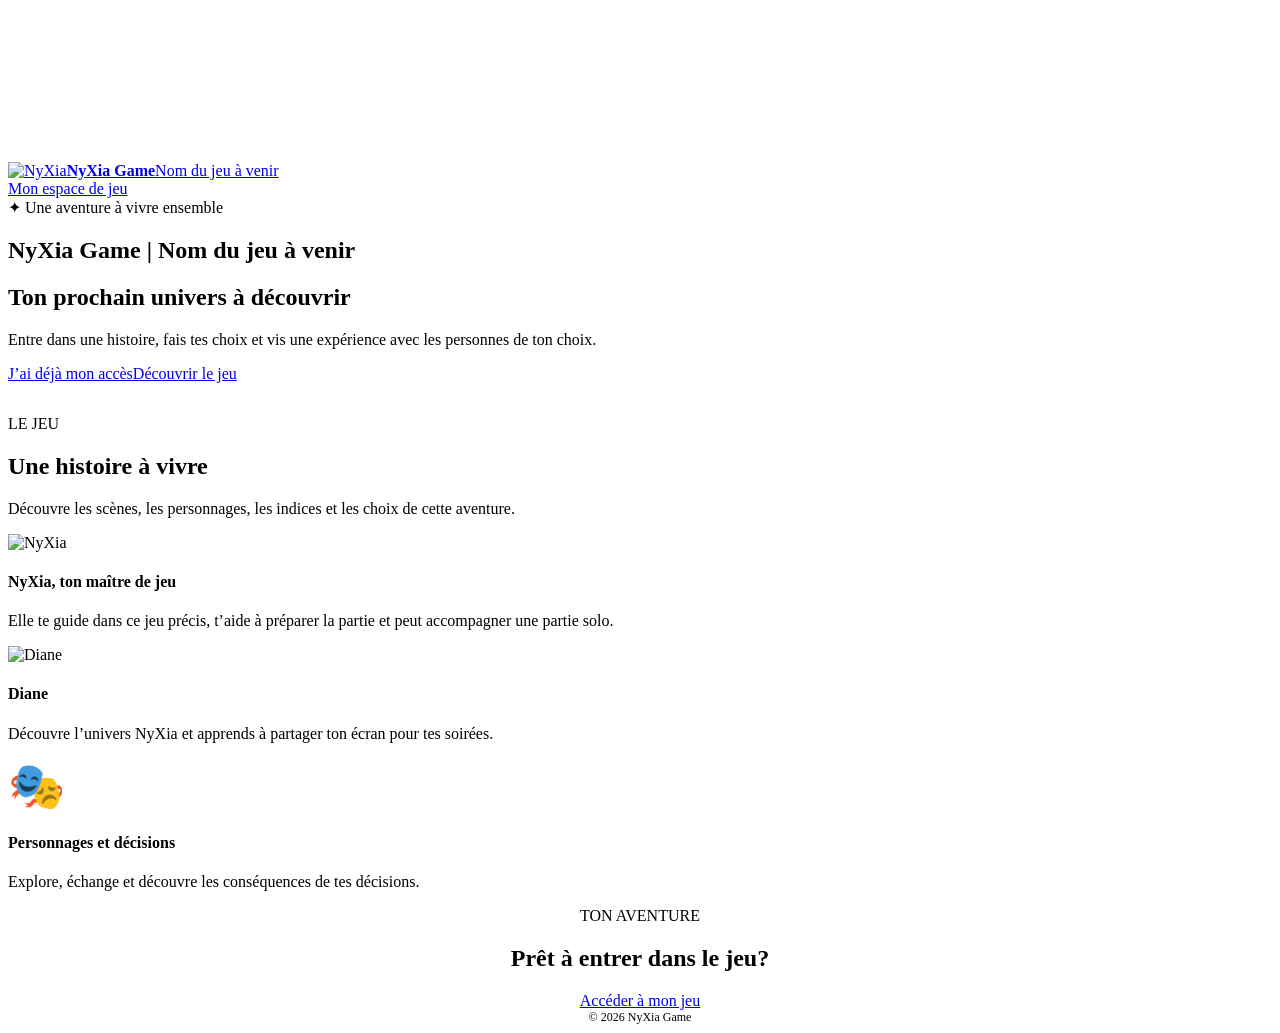
==== index.html @ fdea804c "Add files via upload" ====
<!DOCTYPE html>
<html lang="fr">
<head>
<meta charset="UTF-8">
<meta name="viewport" content="width=device-width, initial-scale=1.0">
<title>NyXia Game | Nom du jeu à venir</title>
<meta name="description" content="NyXia Game : une aventure à vivre et à partager.">
<link rel="icon" type="image/png" href="/images/FavIcon.png">
<link rel="preconnect" href="https://fonts.googleapis.com">
<link rel="preconnect" href="https://fonts.gstatic.com" crossorigin>
<link href="https://fonts.googleapis.com/css2?family=Cormorant+Garamond:ital,wght@0,500;0,600;0,700;1,600&family=Outfit:wght@300;400;500;600;700;800&family=Space+Grotesk:wght@500;600;700&display=swap" rel="stylesheet">
<link rel="stylesheet" href="/css/index.css">
</head>
<body>
<canvas id="starry-canvas"></canvas><div class="aura"></div>
<header class="site-header"><a class="brand" href="/"><img src="/images/NyXia.png" alt="NyXia"><span class="brand-name"><b>NyXia Game</b><span id="index-brand">Nom du jeu à venir</span></span></a><div class="header-right"><a class="btn-primary" href="/login">Mon espace de jeu</a></div></header>
<section class="hero" id="top"><span class="hero-eyebrow">✦ Une aventure à vivre ensemble</span><h1 class="display" id="index-game-title">NyXia Game | Nom du jeu à venir</h1><h2 id="index-subtitle">Ton prochain univers à découvrir</h2><p class="hero-lead" id="index-description">Entre dans une histoire, fais tes choix et vis une expérience avec les personnes de ton choix.</p><div class="hero-cta"><a class="btn-primary" href="/login">J’ai déjà mon accès</a><a class="btn-ghost" href="#decouvrir">Découvrir le jeu</a></div><div id="index-cover" style="margin:32px auto 0;max-width:550px"></div></section>
<section class="section-wrap" id="decouvrir"><div class="section-head"><span class="kicker">LE JEU</span><h2>Une histoire à vivre</h2><p>Découvre les scènes, les personnages, les indices et les choix de cette aventure.</p></div><div class="atelier-grid"><article class="atelier-card"><div class="atelier-pastille"><img src="/images/NyXia.png" alt="NyXia"></div><h4>NyXia, ton maître de jeu</h4><p>Elle te guide dans ce jeu précis, t’aide à préparer la partie et peut accompagner une partie solo.</p></article><article class="atelier-card"><div class="atelier-pastille"><img src="/images/Diane.png" alt="Diane"></div><h4>Diane</h4><p>Découvre l’univers NyXia et apprends à partager ton écran pour tes soirées.</p></article><article class="atelier-card"><div class="atelier-pastille" style="font-size:46px;color:var(--primary-light)">🎭</div><h4>Personnages et décisions</h4><p>Explore, échange et découvre les conséquences de tes décisions.</p></article></div></section>
<section class="section-wrap" style="text-align:center"><div class="section-head"><span class="kicker">TON AVENTURE</span><h2>Prêt à entrer dans le jeu?</h2></div><div class="hero-cta"><a class="btn-primary" href="/login">Accéder à mon jeu</a></div></section>
<footer class="section-wrap" style="text-align:center;color:var(--text-muted);font-size:12px">© 2026 NyXia Game</footer>
<script src="/js/starry-bg.js" defer></script>
<script>fetch('/api/game/public').then(r=>r.ok?r.json():{}).then(d=>{if(!d.title)return;document.title='NyXia Game | '+d.title;document.getElementById('index-game-title').textContent='NyXia Game | '+d.title;document.getElementById('index-brand').textContent=d.title;document.getElementById('index-subtitle').textContent=d.subtitle||'Ton aventure';document.getElementById('index-description').textContent=d.description||'Une histoire à vivre ensemble.';if(d.coverUrl){try{const u=new URL(d.coverUrl,location.href);if(['https:','http:'].includes(u.protocol)){const i=document.createElement('img');i.src=u.href;i.alt=d.title;i.loading='lazy';i.style.cssText='max-width:100%;border-radius:16px';document.getElementById('index-cover').appendChild(i)}}catch(_){}}}).catch(()=>{});</script>
</body></html>
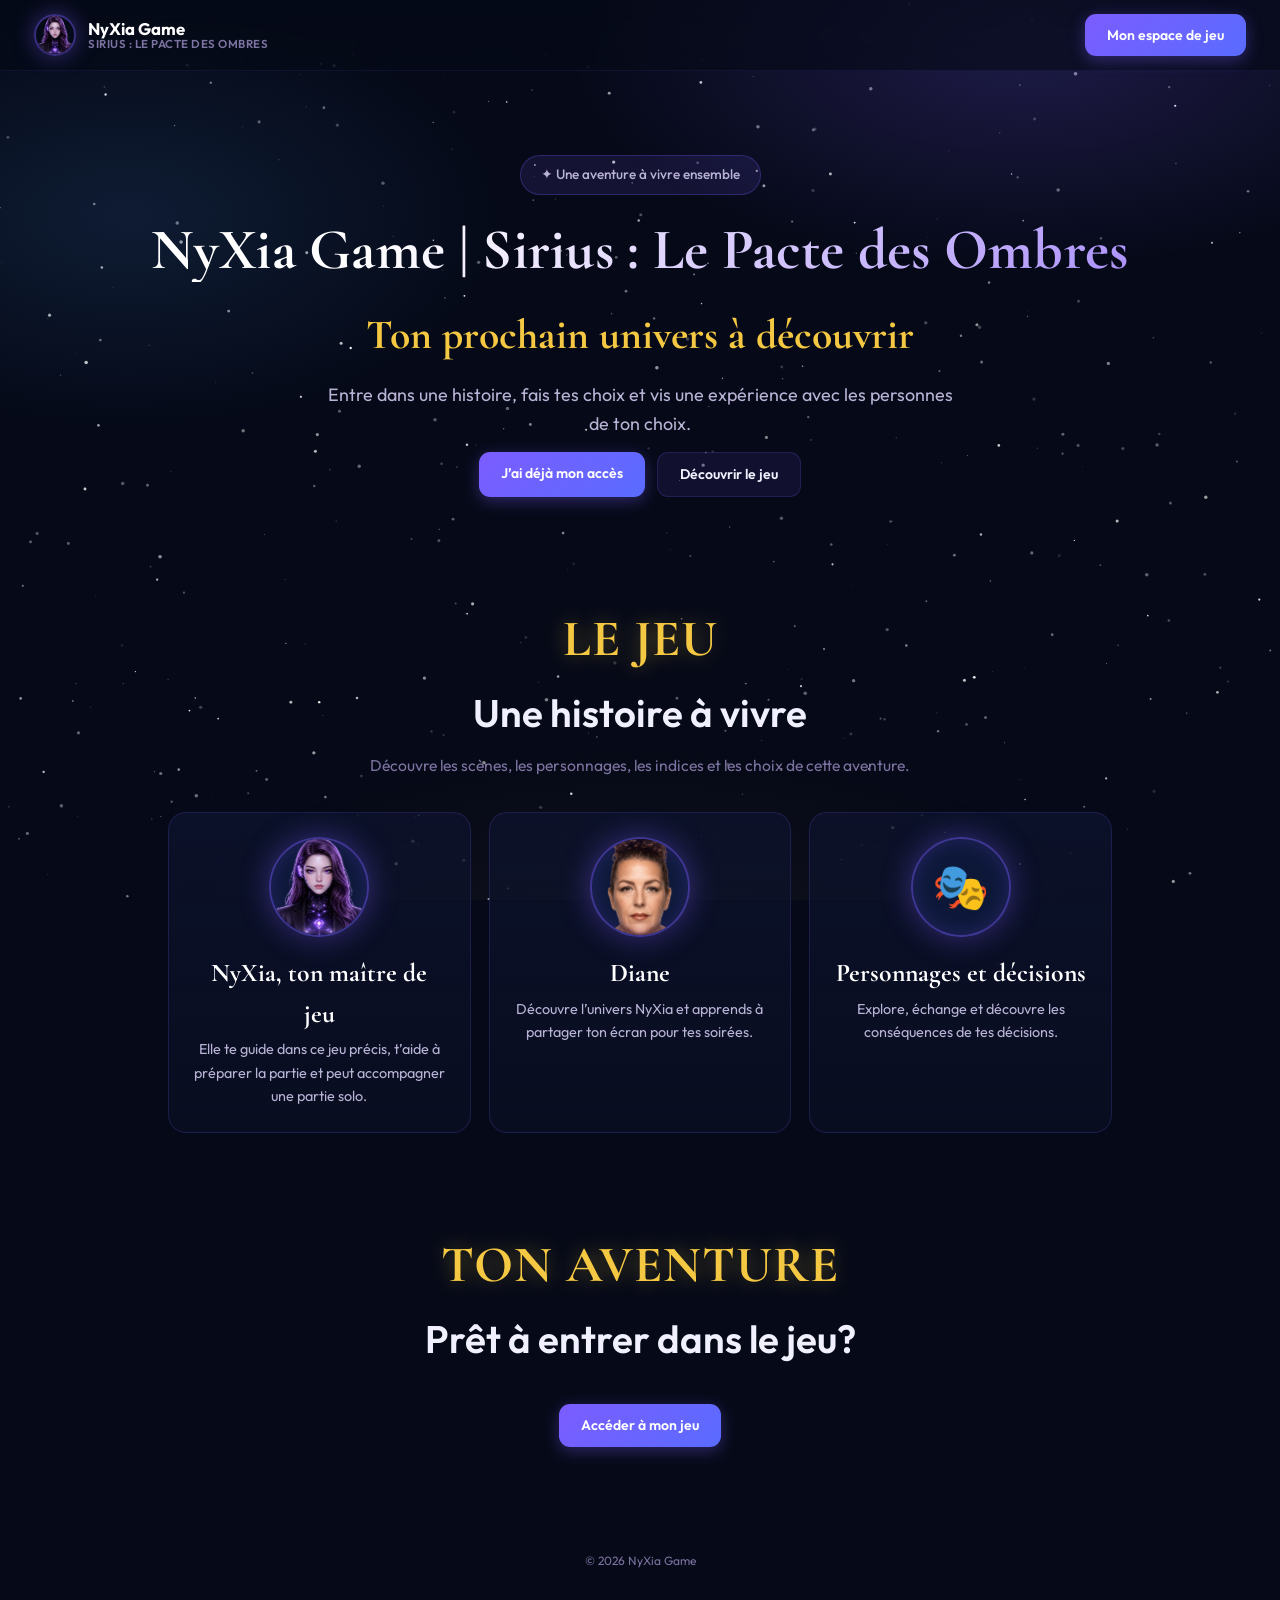
==== commit 2b8ea375: "Add files via upload" ====
--- a/index.html
+++ b/index.html
@@ -3,7 +3,7 @@
 <head>
 <meta charset="UTF-8">
 <meta name="viewport" content="width=device-width, initial-scale=1.0">
-<title>NyXia Game | Nom du jeu à venir</title>
+<title>NyXia Game | Sirius : Le Pacte des Ombres</title>
 <meta name="description" content="NyXia Game : une aventure à vivre et à partager.">
 <link rel="icon" type="image/png" href="/images/FavIcon.png">
 <link rel="preconnect" href="https://fonts.googleapis.com">
@@ -13,8 +13,8 @@
 </head>
 <body>
 <canvas id="starry-canvas"></canvas><div class="aura"></div>
-<header class="site-header"><a class="brand" href="/"><img src="/images/NyXia.png" alt="NyXia"><span class="brand-name"><b>NyXia Game</b><span id="index-brand">Nom du jeu à venir</span></span></a><div class="header-right"><a class="btn-primary" href="/login">Mon espace de jeu</a></div></header>
-<section class="hero" id="top"><span class="hero-eyebrow">✦ Une aventure à vivre ensemble</span><h1 class="display" id="index-game-title">NyXia Game | Nom du jeu à venir</h1><h2 id="index-subtitle">Ton prochain univers à découvrir</h2><p class="hero-lead" id="index-description">Entre dans une histoire, fais tes choix et vis une expérience avec les personnes de ton choix.</p><div class="hero-cta"><a class="btn-primary" href="/login">J’ai déjà mon accès</a><a class="btn-ghost" href="#decouvrir">Découvrir le jeu</a></div><div id="index-cover" style="margin:32px auto 0;max-width:550px"></div></section>
+<header class="site-header"><a class="brand" href="/"><img src="/images/NyXia.png" alt="NyXia"><span class="brand-name"><b>NyXia Game</b><span id="index-brand">Sirius : Le Pacte des Ombres</span></span></a><div class="header-right"><a class="btn-primary" href="/login">Mon espace de jeu</a></div></header>
+<section class="hero" id="top"><span class="hero-eyebrow">✦ Une aventure à vivre ensemble</span><h1 class="display" id="index-game-title">NyXia Game | Sirius : Le Pacte des Ombres</h1><h2 id="index-subtitle">Ton prochain univers à découvrir</h2><p class="hero-lead" id="index-description">Entre dans une histoire, fais tes choix et vis une expérience avec les personnes de ton choix.</p><div class="hero-cta"><a class="btn-primary" href="/login">J’ai déjà mon accès</a><a class="btn-ghost" href="#decouvrir">Découvrir le jeu</a></div><div id="index-cover" style="margin:32px auto 0;max-width:550px"></div></section>
 <section class="section-wrap" id="decouvrir"><div class="section-head"><span class="kicker">LE JEU</span><h2>Une histoire à vivre</h2><p>Découvre les scènes, les personnages, les indices et les choix de cette aventure.</p></div><div class="atelier-grid"><article class="atelier-card"><div class="atelier-pastille"><img src="/images/NyXia.png" alt="NyXia"></div><h4>NyXia, ton maître de jeu</h4><p>Elle te guide dans ce jeu précis, t’aide à préparer la partie et peut accompagner une partie solo.</p></article><article class="atelier-card"><div class="atelier-pastille"><img src="/images/Diane.png" alt="Diane"></div><h4>Diane</h4><p>Découvre l’univers NyXia et apprends à partager ton écran pour tes soirées.</p></article><article class="atelier-card"><div class="atelier-pastille" style="font-size:46px;color:var(--primary-light)">🎭</div><h4>Personnages et décisions</h4><p>Explore, échange et découvre les conséquences de tes décisions.</p></article></div></section>
 <section class="section-wrap" style="text-align:center"><div class="section-head"><span class="kicker">TON AVENTURE</span><h2>Prêt à entrer dans le jeu?</h2></div><div class="hero-cta"><a class="btn-primary" href="/login">Accéder à mon jeu</a></div></section>
 <footer class="section-wrap" style="text-align:center;color:var(--text-muted);font-size:12px">© 2026 NyXia Game</footer>
--- a/css/index.css
+++ b/css/index.css
@@ -0,0 +1,332 @@
+
+*,*::before,*::after{margin:0;padding:0;box-sizing:border-box}
+:root{
+  --bg-deep:#060a18; --bg-card:#0e1430; --bg-card-hover:#141b3d;
+  --primary:#7B5CFF; --secondary:#5A6CFF; --primary-light:#a78bfa; --blue:#4FA3FF;
+  --primary-glow:rgba(123,92,255,.35); --gold:#F4C842; --green:#34d399;
+  --text:#f1f0ff; --text-secondary:#b9b3d6; --text-muted:#7c73a0;
+  --border:rgba(123,92,255,.18); --radius:18px; --radius-sm:11px;
+  --shadow-glow:0 16px 48px rgba(123,92,255,.16);
+  --transition:.3s cubic-bezier(.4,0,.2,1);
+}
+html{scroll-behavior:smooth}
+body{font-family:Outfit,-apple-system,BlinkMacSystemFont,sans-serif;background:var(--bg-deep);color:var(--text);line-height:1.6;min-height:100vh;overflow-x:hidden}
+a{color:var(--primary-light);text-decoration:none;transition:color var(--transition)}
+a:hover{color:#fff}
+img{max-width:100%;display:block}
+button{cursor:pointer;font-family:inherit;border:none;outline:none;color:inherit}
+:focus-visible{outline:2px solid var(--primary-light);outline-offset:3px;border-radius:6px}
+.display{font-family:'Cormorant Garamond',Georgia,serif;font-weight:700;letter-spacing:.3px}
+
+#starry-canvas{position:fixed;inset:0;z-index:0;pointer-events:none}
+.aura{position:fixed;inset:0;z-index:0;pointer-events:none;
+  background:
+    radial-gradient(60% 40% at 80% 6%,rgba(123,92,255,.2),transparent 60%),
+    radial-gradient(50% 40% at 10% 24%,rgba(79,163,255,.12),transparent 60%),
+    radial-gradient(70% 50% at 50% 112%,rgba(244,200,66,.06),transparent 60%);
+}
+
+/* ─────────── HEADER ─────────── */
+.site-header{
+  position:sticky;top:0;z-index:20;display:flex;align-items:center;justify-content:space-between;gap:16px;
+  padding:14px clamp(16px,4vw,34px);border-bottom:1px solid rgba(123,92,255,.1);
+  backdrop-filter:blur(14px);background:rgba(6,10,24,.62);
+}
+.brand{display:flex;align-items:center;gap:12px;color:#fff;font-weight:600}
+.brand img{width:42px;height:42px;border-radius:50%;object-fit:cover;border:2px solid rgba(123,92,255,.45);box-shadow:0 0 22px rgba(123,92,255,.4)}
+.brand-name{display:flex;flex-direction:column;line-height:1.1}
+.brand-name b{font-size:1.05rem;font-weight:700}
+.brand-name span{font-size:.72rem;color:var(--text-muted);letter-spacing:.5px;text-transform:uppercase}
+.header-right{display:flex;align-items:center;gap:12px;flex-wrap:wrap;justify-content:flex-end}
+.socials{display:flex;gap:6px}
+.social-btn{width:38px;height:38px;border-radius:10px;display:flex;align-items:center;justify-content:center;
+  background:rgba(123,92,255,.1);border:1px solid var(--border);color:var(--text-secondary);transition:all var(--transition)}
+.social-btn:hover{color:#fff;border-color:var(--primary);background:rgba(123,92,255,.22);transform:translateY(-1px)}
+.social-btn svg{width:18px;height:18px;fill:currentColor}
+.btn-primary{padding:10px 22px;border-radius:var(--radius-sm);background:linear-gradient(135deg,var(--primary),var(--secondary));
+  color:#fff;font-size:.875rem;font-weight:600;white-space:nowrap;box-shadow:0 4px 16px var(--primary-glow);
+  transition:transform var(--transition),box-shadow var(--transition)}
+.btn-primary:hover{transform:translateY(-1px);box-shadow:0 6px 26px var(--primary-glow);color:#fff}
+.btn-ghost{padding:10px 22px;border-radius:var(--radius-sm);white-space:nowrap;background:rgba(123,92,255,.1);
+  border:1px solid var(--border);color:var(--text);font-size:.875rem;font-weight:600;transition:all var(--transition)}
+.btn-ghost:hover{border-color:var(--primary);background:rgba(123,92,255,.2);color:#fff}
+@media(max-width:560px){.socials{display:none}}
+
+/* ─────────── HERO ─────────── */
+.hero{position:relative;z-index:1;max-width:1120px;margin:0 auto;
+  padding:clamp(44px,7vw,84px) clamp(20px,4vw,28px) 30px;text-align:center}
+.hero-eyebrow{display:inline-flex;align-items:center;gap:8px;padding:8px 20px;border-radius:50px;
+  background:rgba(123,92,255,.12);border:1px solid rgba(123,92,255,.28);color:var(--text-secondary);
+  font-size:.85rem;font-weight:500;margin-bottom:24px}
+.hero h1{font-size:clamp(2.2rem,5.4vw,3.6rem);line-height:1.1;margin-bottom:20px;
+  background:linear-gradient(135deg,#fff 26%,var(--primary-light));
+  -webkit-background-clip:text;-webkit-text-fill-color:transparent;background-clip:text}
+.hero h2{font-family:'Cormorant Garamond',serif;font-size:clamp(1.8rem,4vw,2.6rem);color:var(--gold);margin-bottom:12px}
+.hero-lead{color:var(--text-secondary);font-size:1.12rem;max-width:640px;margin:0 auto 14px}
+.hero-lead b{color:#fff;font-weight:600}
+.hero-note{color:var(--text-muted);font-size:.98rem;font-style:italic;max-width:560px;margin:0 auto 28px}
+.hero-cta{display:flex;flex-wrap:wrap;gap:12px;justify-content:center}
+
+/* ─────────── GLOBAL LAYOUTS ─────────── */
+.section-wrap{position:relative;z-index:1;max-width:1000px;margin:0 auto;padding:clamp(30px,5vw,52px) clamp(20px,4vw,28px)}
+.section-head{text-align:center;margin-bottom:34px}
+
+.section-head .kicker{
+  display:block;
+  color:var(--gold);
+  font-family:'Cormorant Garamond',Georgia,serif;
+  font-size:clamp(2.2rem, 4.5vw, 3.2rem); 
+  font-weight:700;
+  letter-spacing:1px;
+  text-transform:uppercase;
+  margin-bottom:16px;
+  text-shadow:0 0 20px rgba(244,200,66,0.4);
+  line-height:1.1;
+}
+
+.section-head h2{font-size:clamp(1.8rem, 3.2vw, 2.4rem); color:var(--text); margin-bottom:8px; font-weight:600;}
+.section-head h3{font-family:'Cormorant Garamond',serif;font-size:1.8rem;color:var(--primary-light);margin-top:10px}
+.section-head p{color:var(--text-muted);font-size:.98rem;max-width:560px;margin:0 auto}
+.text-block{max-width:700px;margin:0 auto;text-align:center;color:var(--text-secondary);}
+.text-block p{margin-bottom:1rem;}
+.text-block h3{font-family:'Cormorant Garamond',Georgia,serif;color:var(--text);font-size:1.8rem;margin:1.5rem 0 0.5rem;}
+.text-block h2{font-family:'Cormorant Garamond',serif;font-size:clamp(1.8rem,4vw,2.5rem);color:#fff;margin:1.5rem 0 0.5rem;}
+.text-block strong{color:#fff;font-weight:600;}
+
+/* ─────────── IMAGE GLOW & FLOAT ─────────── */
+.img-frame{position:relative;max-width:700px;margin:40px auto;padding:10px;border-radius:var(--radius);border:1px solid rgba(123,92,255,.2);background:rgba(14,20,48,.4)}
+.img-frame::before{content:'';position:absolute;top:50%;left:50%;transform:translate(-50%,-50%);width:100%;height:100%;max-width:500px;max-height:500px;background:radial-gradient(circle,var(--primary-glow),transparent 70%);z-index:-1;filter:blur(30px);opacity:0.6;pointer-events:none;animation:glow-pulse 4s ease-in-out infinite}
+.img-frame img{width:100%;height:auto;border-radius:14px;animation:float-soft 6s ease-in-out infinite;box-shadow:0 10px 30px rgba(0,0,0,0.3)}
+.img-frame.large{max-width:800px}
+@keyframes float-soft{0%,100%{transform:translateY(0)}50%{transform:translateY(-10px)}}
+@keyframes glow-pulse{0%,100%{opacity:0.4}50%{opacity:0.8}}
+
+.split-layout{display:grid;grid-template-columns:1fr 1fr;gap:40px;align-items:center;margin:40px 0;}
+@media(max-width:760px){.split-layout{grid-template-columns:1fr}}
+
+/* ─────────── PARCOURS LIST ─────────── */
+.parcours-list{text-align:left;max-width:700px;margin:30px auto;display:grid;grid-template-columns:1fr 1fr;gap:20px}
+@media(max-width:680px){.parcours-list{grid-template-columns:1fr}}
+.parcours-item{padding-left:20px;border-left:2px solid rgba(123,92,255,.3)}
+.parcours-item h4{font-family:'Cormorant Garamond',serif;font-size:1.3rem;color:var(--gold);margin-bottom:4px}
+.parcours-item p{font-size:.9rem;color:var(--text-secondary)}
+
+/* ─────────── CHAT BULLES ─────────── */
+.chat-container{background:var(--bg-card);border:1px solid var(--border);border-radius:var(--radius);padding:24px;margin:20px 0;display:flex;flex-direction:column;gap:16px}
+.chat-bubble{padding:14px 20px;border-radius:16px;max-width:85%;font-size:.95rem;line-height:1.5}
+.chat-writer{background:rgba(79,163,255,.1);border:1px solid rgba(79,163,255,.3);align-self:flex-start;border-bottom-left-radius:4px}
+.chat-alex{background:rgba(244,200,66,.1);border:1px solid rgba(244,200,66,.3);align-self:flex-end;border-bottom-right-radius:4px;color:#F4C842}
+.chat-author{font-size:.75rem;font-weight:700;text-transform:uppercase;letter-spacing:1px;margin-bottom:4px;display:block}
+
+/* ─────────── FEATURES BADGES ─────────── */
+.features-row{display:flex;flex-wrap:wrap;gap:10px;justify-content:center;margin:24px 0}
+.feature-badge{background:rgba(123,92,255,.1);border:1px solid rgba(123,92,255,.3);color:var(--primary-light);padding:8px 16px;border-radius:50px;font-size:.85rem;font-weight:600}
+.feature-badge.gold{color:var(--gold);border-color:rgba(244,200,66,.3);background:rgba(244,200,66,.1)}
+
+/* ─────────── ATELIER GRID & PASTILLES ─────────── */
+.atelier-grid{display:grid;grid-template-columns:repeat(auto-fit,minmax(280px,1fr));gap:18px;margin-top:30px}
+.atelier-card{background:linear-gradient(180deg,rgba(14,20,48,.7),rgba(14,20,48,.35));border:1px solid var(--border);border-radius:var(--radius);padding:24px;text-align:center;transition:all var(--transition)}
+.atelier-card:hover{border-color:rgba(123,92,255,.4);transform:translateY(-3px);box-shadow:var(--shadow-glow)}
+
+.atelier-pastille{width:100px;height:100px;border-radius:50%;margin:0 auto 16px;overflow:hidden;display:flex;align-items:center;justify-content:center;border:2px solid rgba(123,92,255,.45);background:rgba(15,28,63,.8);box-shadow:0 0 30px rgba(123,92,255,.4);position:relative}
+.atelier-pastille img{width:100%;height:100%;object-fit:cover}
+.atelier-pastille::after{content:'';position:absolute;inset:0;border-radius:50%;box-shadow:inset 0 0 20px rgba(123,92,255,.2);pointer-events:none}
+
+.atelier-card h4{font-family:'Cormorant Garamond',serif;font-size:1.6rem;color:#fff;margin-bottom:4px}
+.atelier-card .role{color:var(--gold);font-size:.8rem;font-weight:700;text-transform:uppercase;letter-spacing:1px;margin-bottom:12px;display:block}
+.atelier-card p{font-size:.9rem;color:var(--text-secondary)}
+
+/* ─────────── TEMOIGNAGES / AUTEURS & COUVERTURES ─────────── */
+.auteurs-grid{display:grid;grid-template-columns:repeat(auto-fit,minmax(280px,1fr));gap:20px;margin-top:30px}
+.auteur-card{background:rgba(14,20,48,.7);border:1px solid var(--border);border-radius:var(--radius);padding:30px 24px;text-align:center;transition:all var(--transition)}
+.auteur-card:hover{border-color:rgba(244,200,66,.4);box-shadow:0 0 25px rgba(244,200,66,.15)}
+
+.auteur-cover{
+  width:140px; height:140px; margin:0 auto 20px; border-radius:12px; overflow:hidden; 
+  border:2px solid rgba(123,92,255,.4); background:rgba(15,28,63,.8); 
+  box-shadow:0 0 25px rgba(123,92,255,.35); position:relative; 
+  animation:float-soft 6s ease-in-out infinite;
+}
+.auteur-cover img{width:100%; height:100%; object-fit:cover}
+.auteur-cover::after{content:''; position:absolute; inset:0; box-shadow: inset 0 0 20px rgba(0,0,0,0.4); pointer-events:none;}
+
+.auteur-card h4{font-family:'Cormorant Garamond',serif;font-size:1.6rem;color:var(--primary-light);margin-bottom:4px}
+.auteur-card h5{font-size:1rem;color:var(--gold);margin-bottom:12px;font-weight:600}
+.auteur-card p{font-size:.9rem;color:var(--text-secondary)}
+
+/* ─────────── BANDEAU LIVRES 3D ─────────── */
+.books-banner{
+  width:100%; max-width:1100px; margin:50px auto; overflow:hidden; padding:20px 0; position:relative;
+  -webkit-mask-image:linear-gradient(to right, transparent, #000 10%, #000 90%, transparent);
+  mask-image:linear-gradient(to right, transparent, #000 10%, #000 90%, transparent);
+}
+.books-track{
+  display:flex; gap:40px; width:max-content; 
+  animation:scroll-left 25s linear infinite;
+}
+.book-item{
+  width:160px; height:240px; border-radius:6px; overflow:hidden; border:1px solid rgba(123,92,255,.3); background:#0e1430;
+  box-shadow:0 15px 40px rgba(0,0,0,0.5), 0 0 20px var(--primary-glow);
+  transform:perspective(1000px) rotateY(-15deg); 
+  transition:transform 0.3s ease;
+}
+.book-item:hover{ animation-play-state:paused; transform:perspective(1000px) rotateY(0deg) scale(1.05); }
+.book-item img{width:100%; height:100%; object-fit:cover}
+@keyframes scroll-left { 0% { transform: translateX(0); } 100% { transform: translateX(-50%); } }
+
+.diane-block{margin-top:30px;background:linear-gradient(135deg,rgba(123,92,255,.14),rgba(79,163,255,.06));border:1px solid rgba(123,92,255,.3);padding:30px;border-radius:var(--radius);text-align:center}
+
+/* ─────────── START CARDS (Tu peux commencer) ─────────── */
+.start-cards{display:grid;grid-template-columns:repeat(auto-fit,minmax(280px,1fr));gap:16px;max-width:800px;margin:30px auto}
+.start-card{background:rgba(14,20,48,.6);border-left:3px solid var(--gold);padding:18px 22px;border-radius:0 12px 12px 0;color:var(--text);font-weight:500;transition:transform var(--transition)}
+.start-card:hover{transform:translateX(5px)}
+
+/* ─────────── FAQ ACCORDION ─────────── */
+.faq-container{max-width:800px;margin:30px auto}
+.faq-item{background:var(--bg-card);border:1px solid var(--border);border-radius:var(--radius-sm);margin-bottom:12px;overflow:hidden}
+.faq-item summary{padding:18px 24px;cursor:pointer;font-family:'Cormorant Garamond',serif;font-size:1.2rem;color:var(--text);font-weight:600;list-style:none;display:flex;justify-content:space-between;align-items:center}
+.faq-item summary::-webkit-details-marker{display:none}
+.faq-item summary::after{content:'+';font-size:1.5rem;color:var(--primary-light);transition:transform var(--transition)}
+.faq-item[open] summary::after{transform:rotate(45deg)}
+.faq-content{padding:0 24px 18px;color:var(--text-secondary);font-size:.95rem;line-height:1.6}
+
+/* ─────────── CERCLE (invitation) ─────────── */
+.cercle{position:relative;z-index:1;max-width:1000px;margin:0 auto;padding:clamp(28px,5vw,52px) clamp(20px,4vw,28px) 60px}
+.cercle-inner{text-align:center;background:linear-gradient(135deg,rgba(123,92,255,.14),rgba(79,163,255,.06));
+  border:1px solid rgba(123,92,255,.3);border-radius:26px;padding:clamp(30px,5vw,52px)}
+.cercle-inner .kicker{color:var(--primary-light);font-size:.9rem;font-weight:600;margin-bottom:12px; display:block; text-transform:uppercase; letter-spacing:1px;}
+.cercle-inner h2{font-family:'Cormorant Garamond',Georgia,serif;font-weight:700;font-size:clamp(1.9rem,3.8vw,2.7rem);color:#fff;line-height:1.15;margin-bottom:16px}
+.cercle-inner p{color:var(--text-secondary);font-size:1.02rem;line-height:1.65;max-width:620px;margin:0 auto 24px}
+.cercle-cta{display:flex;flex-wrap:wrap;gap:12px;justify-content:center}
+
+/* ─────────── FOOTER ─────────── */
+.footer{position:relative;z-index:1;text-align:center;padding:34px 20px 46px;border-top:1px solid rgba(123,92,255,.1)}
+.footer-socials{display:flex;gap:8px;justify-content:center;margin-bottom:18px}
+.footer-links{display:flex;flex-wrap:wrap;gap:8px 22px;justify-content:center;margin-bottom:16px}
+.footer-links a{color:var(--text-muted);font-size:.85rem}
+.footer-links a:hover{color:var(--primary-light)}
+.footer-sign{color:var(--text-muted);font-size:.82rem}
+.footer-sign b{color:var(--primary-light);font-weight:600}
+
+/* ─────────── BOUTON GLASS ─────────── */
+.cta-glass-wrap{display:inline-block;animation:float-soft 5s ease-in-out infinite}
+.btn-glass{
+  position:relative; z-index:1; display:inline-block;
+  padding:17px 42px; border-radius:50px;
+  font-size:1.05rem; font-weight:700; letter-spacing:.6px; white-space:nowrap;
+  color:#fff; background:rgba(123,92,255,.10);
+  border:1px solid rgba(167,139,250,.5);
+  backdrop-filter:blur(12px); -webkit-backdrop-filter:blur(12px);
+  box-shadow:inset 0 1px 0 rgba(255,255,255,.18), 0 8px 30px rgba(123,92,255,.25);
+  transition:transform .35s cubic-bezier(.4,0,.2,1), background .35s ease, box-shadow .35s ease, border-color .35s ease;
+}
+.btn-glass::before{
+  content:''; position:absolute; inset:-7px; border-radius:inherit; z-index:-1;
+  background:linear-gradient(135deg,var(--primary),var(--blue));
+  filter:blur(24px); opacity:.55;
+  animation:glow-pulse 4s ease-in-out infinite;
+}
+.btn-glass:hover{
+  transform:translateY(-3px); color:#fff;
+  background:rgba(123,92,255,.20); border-color:rgba(167,139,250,.85);
+  box-shadow:inset 0 1px 0 rgba(255,255,255,.28), 0 14px 42px rgba(123,92,255,.45);
+}
+
+/* ─────────── BOUTON OR XL ─────────── */
+.cta-gold-wrap{display:inline-block;animation:float-soft 5s ease-in-out infinite}
+.btn-gold-xl{
+  position:relative; z-index:1; display:inline-block;
+  padding:22px 60px; border-radius:50px;
+  font-size:clamp(1.15rem,2.6vw,1.55rem);
+  font-weight:800; letter-spacing:1px; text-transform:uppercase;
+  color:var(--gold); background:rgba(244,200,66,.06);
+  border:2px solid var(--gold);
+  box-shadow:0 0 30px rgba(244,200,66,.35), inset 0 0 20px rgba(244,200,66,.10);
+  transition:transform .35s cubic-bezier(.4,0,.2,1), background .35s ease, box-shadow .35s ease, color .35s ease;
+}
+.btn-gold-xl::before{
+  content:''; position:absolute; inset:-12px; border-radius:inherit; z-index:-1;
+  background:radial-gradient(circle, rgba(244,200,66,.6), transparent 70%);
+  filter:blur(26px); opacity:.7;
+  animation:glow-pulse 3.5s ease-in-out infinite;
+}
+.btn-gold-xl:hover{
+  transform:translateY(-3px) scale(1.03); color:#fff;
+  background:rgba(244,200,66,.16);
+  box-shadow:0 0 55px rgba(244,200,66,.6), inset 0 0 26px rgba(244,200,66,.22);
+}
+@media(max-width:560px){.btn-gold-xl{padding:18px 34px;letter-spacing:.5px}.btn-glass{padding:15px 32px}}
+
+@media(prefers-reduced-motion:reduce){*{animation:none!important;scroll-behavior:auto!important;transition:none!important}}
+
+/* ── Preuve sociale ── */
+.quote-card {
+  background: rgba(14,20,48,.7);
+  border: 1px solid var(--border);
+  border-left: 4px solid var(--gold);
+  padding: 24px;
+  border-radius: 0 12px 12px 0;
+  margin: 10px auto;
+  max-width: 600px;
+  text-align: left;
+  font-style: italic;
+}
+.quote-hook{color:var(--gold); font-weight:700; font-style:normal; font-size:1.08rem; line-height:1.5; margin-bottom:12px}
+.testi-author{display:block; margin-top:10px; color:var(--primary-light); font-weight:700; font-style:normal; font-size:.95rem}
+.testi-grid {
+  display: flex;
+  flex-wrap: wrap;
+  gap: 24px;
+  justify-content: center;
+  margin-top: 30px;
+}
+.testi-video {
+  flex: 1 1 250px;
+  max-width: 300px;
+  border-radius: 16px;
+  overflow: hidden;
+  border: 1px solid var(--border);
+  background: #000;
+  box-shadow: 0 10px 30px rgba(0,0,0,0.3);
+}
+.testi-video video {
+  width: 100%;
+  height: auto;
+  display: block;
+}
+.testi-video.large-video {
+  max-width: 380px;
+}
+.testi-video-solo {
+  display: flex;
+  justify-content: center;
+  margin: 34px auto 44px;
+}
+.testi-fb {
+  flex: 1 1 300px;
+  max-width: 450px;
+  border-radius: 16px;
+  overflow: hidden;
+  border: 1px solid var(--border);
+  background: rgba(14,20,48,.7);
+  padding: 15px;
+  box-shadow: 0 10px 30px rgba(0,0,0,0.3);
+  display: flex;
+  flex-direction: column;
+  gap: 12px;
+}
+.testi-fb img {
+  width: 100%;
+  height: auto;
+  border-radius: 8px;
+  display: block;
+  box-shadow: 0 4px 12px rgba(0,0,0,0.4);
+}
+.testi-title {
+  text-align: center;
+  margin-top: 8px;
+  font-family: 'Cormorant Garamond',serif;
+  font-size: 1.2rem;
+  color: var(--primary-light);
+  font-weight: 600;
+}
